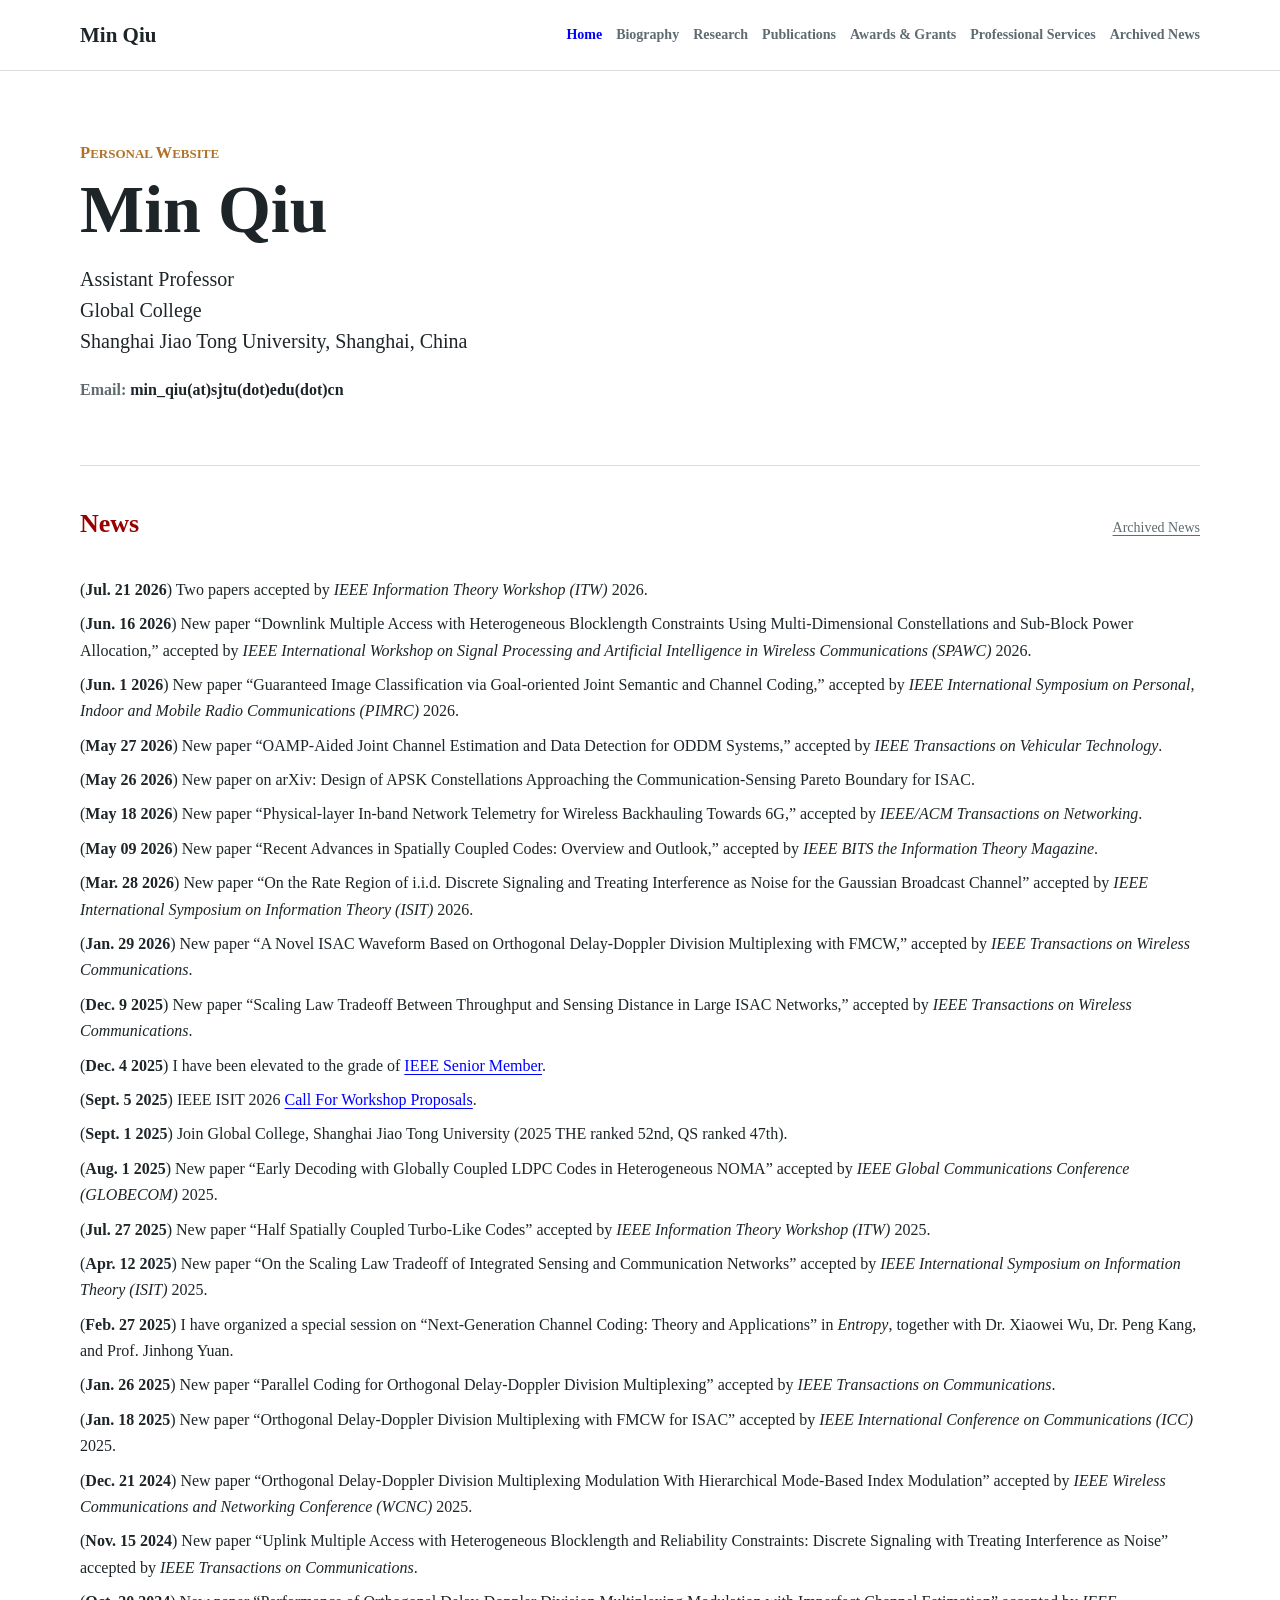
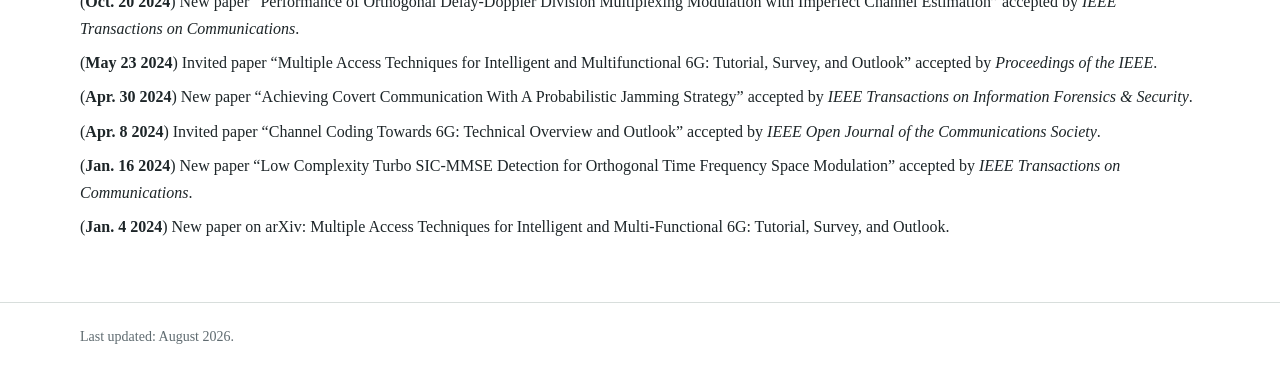
==== index.html @ f32c2ccf "Add files via upload" ====
<!doctype html>
<html lang="en">
<head>
  <meta charset="utf-8">
  <meta name="viewport" content="width=device-width, initial-scale=1">
  <title>Min Qiu</title>
  <meta name="description" content="Personal academic website of Min Qiu, Assistant Professor at Shanghai Jiao Tong University.">
  <link rel="stylesheet" href="assets/css/style.css">
</head>
<body>
  <header class="site-header">
    <div class="wrap header-grid">
      <a class="brand" href="index.html">Min Qiu</a>
      <nav class="nav" aria-label="Main navigation">
        <a href="index.html" aria-current="page">Home</a>
        <a href="biography.html">Biography</a>
        <a href="research.html">Research</a>
        <a href="publications.html">Publications</a>
        <a href="awards-grants.html">Awards & Grants</a>
        <a href="professional-services.html">Professional Services</a>
        <a href="archived-news.html">Archived News</a>
      </nav>
    </div>
  </header>

  <main class="wrap">
    <section class="hero">
      <p class="eyebrow wordmark-title"><span class="title-word"><span class="word-initial">P</span>ersonal</span> <span class="title-word"><span class="word-initial">W</span>ebsite</span></p>
      <h1>Min Qiu</h1>
      <p class="lead">Assistant Professor<br>Global College<br>Shanghai Jiao Tong University, Shanghai, China</p>
      <p class="contact">Email: <span>min_qiu(at)sjtu(dot)edu(dot)cn</span></p>
    </section>

    <section class="section">
      <div class="section-heading">
        <h2>News</h2>
        <a class="subtle-link" href="archived-news.html">Archived News</a>
      </div>
      <ol class="news-list">
        <li>(<strong>Jul.</strong> <strong>21</strong> <strong>2026</strong>) Two papers accepted by <em>IEEE Information Theory Workshop (ITW)</em> 2026.</li>
        <li>(<strong>Jun.</strong> <strong>16</strong> <strong>2026</strong>) New paper “Downlink Multiple Access with Heterogeneous Blocklength Constraints Using Multi-Dimensional Constellations and Sub-Block Power Allocation,” accepted by <em>IEEE International Workshop on Signal Processing and Artificial Intelligence in Wireless Communications (SPAWC)</em> 2026.</li>
        <li>(<strong>Jun.</strong> <strong>1</strong> <strong>2026</strong>) New paper “Guaranteed Image Classification via Goal-oriented Joint Semantic and Channel Coding,” accepted by <em>IEEE International Symposium on Personal, Indoor and Mobile Radio Communications (PIMRC)</em> 2026.</li>
        <li>(<strong>May</strong> <strong>27</strong> <strong>2026</strong>) New paper “OAMP-Aided Joint Channel Estimation and Data Detection for ODDM Systems,” accepted by <em>IEEE Transactions on Vehicular Technology</em>.</li>
        <li>(<strong>May</strong> <strong>26</strong> <strong>2026</strong>) New paper on arXiv: Design of APSK Constellations Approaching the Communication-Sensing Pareto Boundary for ISAC.</li>
        <li>(<strong>May</strong> <strong>18</strong> <strong>2026</strong>) New paper “Physical-layer In-band Network Telemetry for Wireless Backhauling Towards 6G,” accepted by <em>IEEE/ACM Transactions on Networking</em>.</li>
        <li>(<strong>May</strong> <strong>09</strong> <strong>2026</strong>) New paper “Recent Advances in Spatially Coupled Codes: Overview and Outlook,” accepted by <em>IEEE BITS the Information Theory Magazine</em>.</li>
        <li>(<strong>Mar.</strong> <strong>28</strong> <strong>2026</strong>) New paper “On the Rate Region of i.i.d. Discrete Signaling and Treating Interference as Noise for the Gaussian Broadcast Channel” accepted by <em>IEEE International Symposium on Information Theory (ISIT)</em> 2026.</li>
        <li>(<strong>Jan.</strong> <strong>29</strong> <strong>2026</strong>) New paper “A Novel ISAC Waveform Based on Orthogonal Delay-Doppler Division Multiplexing with FMCW,” accepted by <em>IEEE Transactions on Wireless Communications</em>.</li>
        <li>(<strong>Dec.</strong> <strong>9</strong> <strong>2025</strong>) New paper “Scaling Law Tradeoff Between Throughput and Sensing Distance in Large ISAC Networks,” accepted by <em>IEEE Transactions on Wireless Communications</em>.</li>
        <li>(<strong>Dec.</strong> <strong>4</strong> <strong>2025</strong>) I have been elevated to the grade of <a href="https://www.itsoc.org/news/congratulations-our-information-theory-society-members-elevated-ieee-senior-member-2025" target="_blank" rel="noopener">IEEE Senior Member</a>.</li>
        <li>(<strong>Sept.</strong> <strong>5</strong> <strong>2025</strong>) IEEE ISIT 2026 <a href="https://drive.google.com/file/d/11toPJL5rvZ2dOi1ZFxIeDYOLk2mDl6L/view?usp=sharing" target="_blank" rel="noopener">Call For Workshop Proposals</a>.</li>
        <li>(<strong>Sept.</strong> <strong>1</strong> <strong>2025</strong>) Join Global College, Shanghai Jiao Tong University (2025 THE ranked 52nd, QS ranked 47th).</li>
        <li>(<strong>Aug.</strong> <strong>1</strong> <strong>2025</strong>) New paper “Early Decoding with Globally Coupled LDPC Codes in Heterogeneous NOMA” accepted by <em>IEEE Global Communications Conference (GLOBECOM)</em> 2025.</li>
        <li>(<strong>Jul.</strong> <strong>27</strong> <strong>2025</strong>) New paper “Half Spatially Coupled Turbo-Like Codes” accepted by <em>IEEE Information Theory Workshop (ITW)</em> 2025.</li>
        <li>(<strong>Apr.</strong> <strong>12</strong> <strong>2025</strong>) New paper “On the Scaling Law Tradeoff of Integrated Sensing and Communication Networks” accepted by <em>IEEE International Symposium on Information Theory (ISIT)</em> 2025.</li>
        <li>(<strong>Feb.</strong> <strong>27</strong> <strong>2025</strong>) I have organized a special session on “Next-Generation Channel Coding: Theory and Applications” in <em>Entropy</em>, together with Dr. Xiaowei Wu, Dr. Peng Kang, and Prof. Jinhong Yuan.</li>
        <li>(<strong>Jan.</strong> <strong>26</strong> <strong>2025</strong>) New paper “Parallel Coding for Orthogonal Delay-Doppler Division Multiplexing” accepted by <em>IEEE Transactions on Communications</em>.</li>
        <li>(<strong>Jan.</strong> <strong>18</strong> <strong>2025</strong>) New paper “Orthogonal Delay-Doppler Division Multiplexing with FMCW for ISAC” accepted by <em>IEEE International Conference on Communications (ICC)</em> 2025.</li>
        <li>(<strong>Dec.</strong> <strong>21</strong> <strong>2024</strong>) New paper “Orthogonal Delay-Doppler Division Multiplexing Modulation With Hierarchical Mode-Based Index Modulation” accepted by <em>IEEE Wireless Communications and Networking Conference (WCNC)</em> 2025.</li>
        <li>(<strong>Nov.</strong> <strong>15</strong> <strong>2024</strong>) New paper “Uplink Multiple Access with Heterogeneous Blocklength and Reliability Constraints: Discrete Signaling with Treating Interference as Noise” accepted by <em>IEEE Transactions on Communications</em>.</li>
        <li>(<strong>Oct.</strong> <strong>20</strong> <strong>2024</strong>) New paper “Performance of Orthogonal Delay-Doppler Division Multiplexing Modulation with Imperfect Channel Estimation” accepted by <em>IEEE Transactions on Communications</em>.</li>
        <li>(<strong>May</strong> <strong>23</strong> <strong>2024</strong>) Invited paper “Multiple Access Techniques for Intelligent and Multifunctional 6G: Tutorial, Survey, and Outlook” accepted by <em>Proceedings of the IEEE</em>.</li>
        <li>(<strong>Apr.</strong> <strong>30</strong> <strong>2024</strong>) New paper “Achieving Covert Communication With A Probabilistic Jamming Strategy” accepted by <em>IEEE Transactions on Information Forensics &amp; Security</em>.</li>
        <li>(<strong>Apr.</strong> <strong>8</strong> <strong>2024</strong>) Invited paper “Channel Coding Towards 6G: Technical Overview and Outlook” accepted by <em>IEEE Open Journal of the Communications Society</em>.</li>
        <li>(<strong>Jan.</strong> <strong>16</strong> <strong>2024</strong>) New paper “Low Complexity Turbo SIC-MMSE Detection for Orthogonal Time Frequency Space Modulation” accepted by <em>IEEE Transactions on Communications</em>.</li>
        <li>(<strong>Jan.</strong> <strong>4</strong> <strong>2024</strong>) New paper on arXiv: Multiple Access Techniques for Intelligent and Multi-Functional 6G: Tutorial, Survey, and Outlook.</li>
      </ol>
    </section>
  </main>

  <footer class="site-footer">
    <div class="wrap">
      <p>Last updated: August 2026.</p>
    </div>
  </footer>
</body>
</html>
---- assets/css/style.css ----
:root {
  --bg: #ffffff;
  --surface: #ffffff;
  --ink: #1d2528;
  --muted: #5f6b70;
  --line: #d8dedc;
  --accent: #0000ff;
  --accent-strong: #0000ff;
  --heading-red: #980000;
  --soft: #e8f1ef;
  --gold: #b0722a;
}

* {
  box-sizing: border-box;
}

body {
  margin: 0;
  background: var(--bg);
  color: var(--ink);
  font-family: "Times New Roman", Times, serif;
  font-size: 16px;
  line-height: 1.65;
}

a {
  color: var(--accent);
  text-decoration-thickness: 1px;
  text-underline-offset: 3px;
}

a:hover {
  color: var(--accent-strong);
}

.wrap {
  width: min(1120px, calc(100% - 40px));
  margin: 0 auto;
}

.site-header {
  position: sticky;
  top: 0;
  z-index: 10;
  background: rgba(255, 255, 255, 0.96);
  border-bottom: 1px solid var(--line);
  backdrop-filter: blur(8px);
}

.header-grid {
  display: grid;
  grid-template-columns: auto 1fr;
  gap: 24px;
  align-items: center;
  min-height: 70px;
}

.brand {
  color: var(--ink);
  font-size: 21px;
  font-weight: 700;
  text-decoration: none;
  white-space: nowrap;
}

.nav {
  display: flex;
  flex-wrap: wrap;
  justify-content: flex-end;
  gap: 4px 14px;
}

.nav a {
  color: var(--muted);
  font-size: 14px;
  font-weight: 700;
  text-decoration: none;
}

.nav a:hover,
.nav a[aria-current="page"] {
  color: var(--accent-strong);
}

.hero {
  padding: 72px 0 46px;
  border-bottom: 1px solid var(--line);
}

.eyebrow {
  margin: 0 0 10px;
  color: var(--gold);
  font-size: 13px;
  font-weight: 700;
  letter-spacing: 0;
  text-transform: uppercase;
}

button,
input,
select,
textarea {
  font-family: "Times New Roman", Times, serif;
}

h1,
h2,
h3,
h4,
p {
  margin-top: 0;
}

h1 {
  margin-bottom: 18px;
  font-size: clamp(38px, 7vw, 68px);
  line-height: 1.05;
}

h2 {
  color: var(--heading-red);
  margin-bottom: 16px;
  font-size: 26px;
  line-height: 1.25;
}

h3 {
  color: var(--heading-red);
  margin-bottom: 8px;
  font-size: 19px;
  line-height: 1.35;
}

.biography-content .timeline h3,
.biography-content .plain-block h3,
.professional-services-content #student-supervision h3,
.research-content .highlight h3 {
  color: var(--ink);
}

h4 {
  margin: 20px 0 8px;
  font-size: 16px;
}

.lead {
  max-width: 650px;
  color: var(--muted);
  font-size: 20px;
  line-height: 1.55;
}

.hero .lead {
  color: var(--ink);
}

.contact {
  color: var(--muted);
  font-weight: 700;
}

.contact span {
  color: var(--ink);
}

.profile-box {
  background: var(--surface);
  border: 1px solid var(--line);
  border-radius: 8px;
  padding: 22px;
}

.profile-box h2 {
  margin-bottom: 8px;
  font-size: 18px;
}

.research-graphic {
  display: block;
  width: 100%;
  height: auto;
  margin-bottom: 18px;
  border-radius: 8px;
  border: 1px solid var(--line);
  background: var(--soft);
}

.profile-box ul,
.item-list,
.pub-list,
.news-list {
  margin-top: 0;
}

.profile-box ul {
  margin-bottom: 0;
  padding-left: 20px;
}

.section {
  padding: 42px 0;
}

.section-heading {
  display: flex;
  justify-content: space-between;
  gap: 20px;
  align-items: baseline;
  margin-bottom: 16px;
}

.subtle-link {
  color: var(--muted);
  font-size: 14px;
}

.news-list {
  list-style: none;
  padding-left: 0;
}

.news-list li {
  padding: 4px 0;
}

.content {
  padding: 48px 0 58px;
}

.content > h1 {
  margin-bottom: 32px;
  font-size: 44px;
  text-transform: uppercase;
}

.content > h1:not(.wordmark-title)::first-letter,
.content > h1 .title-word::first-letter,
.eyebrow.wordmark-title .title-word::first-letter {
  font-size: 1.18em;
}

.word-initial {
  font-size: 1.28em;
  line-height: 0;
}

.content section {
  margin-bottom: 44px;
}

.timeline {
  display: grid;
  gap: 18px;
}

.timeline article,
.plain-block,
.highlight {
  background: var(--surface);
  border: 1px solid var(--line);
  border-radius: 8px;
  padding: 22px;
}

.timeline p,
.plain-block p,
.highlight p {
  margin-bottom: 8px;
}

.date {
  color: var(--muted);
  font-weight: 700;
}

.biography-content .timeline p,
.biography-content .plain-block p {
  display: grid;
  grid-template-columns: minmax(0, 1fr) auto;
  column-gap: 20px;
  align-items: baseline;
}

.biography-content .date {
  color: var(--ink);
  font-weight: 400;
  text-align: right;
}

.chip-list {
  display: flex;
  flex-wrap: wrap;
  gap: 10px;
  margin: 0;
  padding: 0;
  list-style: none;
}

.chip-list li {
  background: var(--soft);
  border: 1px solid #cfe0dc;
  border-radius: 8px;
  padding: 8px 12px;
}

.highlight + .highlight {
  margin-top: 18px;
}

.pub-list li,
.item-list li {
  margin-bottom: 10px;
}

.supervision-list > li {
  margin-bottom: 16px;
}

.supervision-list ul {
  margin: 4px 0 0;
  padding-left: 22px;
}

.supervision-list ul li {
  margin-bottom: 2px;
}

.columns {
  display: grid;
  grid-template-columns: repeat(2, minmax(0, 1fr));
  gap: 28px;
}

.site-footer {
  border-top: 1px solid var(--line);
  color: var(--muted);
  font-size: 14px;
  padding: 22px 0;
}

.site-footer p {
  margin-bottom: 0;
}

@media (max-width: 820px) {
  .header-grid,
  .columns {
    grid-template-columns: 1fr;
  }

  .header-grid {
    gap: 8px;
    padding: 14px 0;
  }

  .nav {
    justify-content: flex-start;
  }

  .hero {
    padding-top: 42px;
  }

}

@media (max-width: 520px) {
  .wrap {
    width: min(100% - 28px, 1120px);
  }

  .content > h1 {
    font-size: 36px;
  }

  .lead {
    font-size: 18px;
  }
}
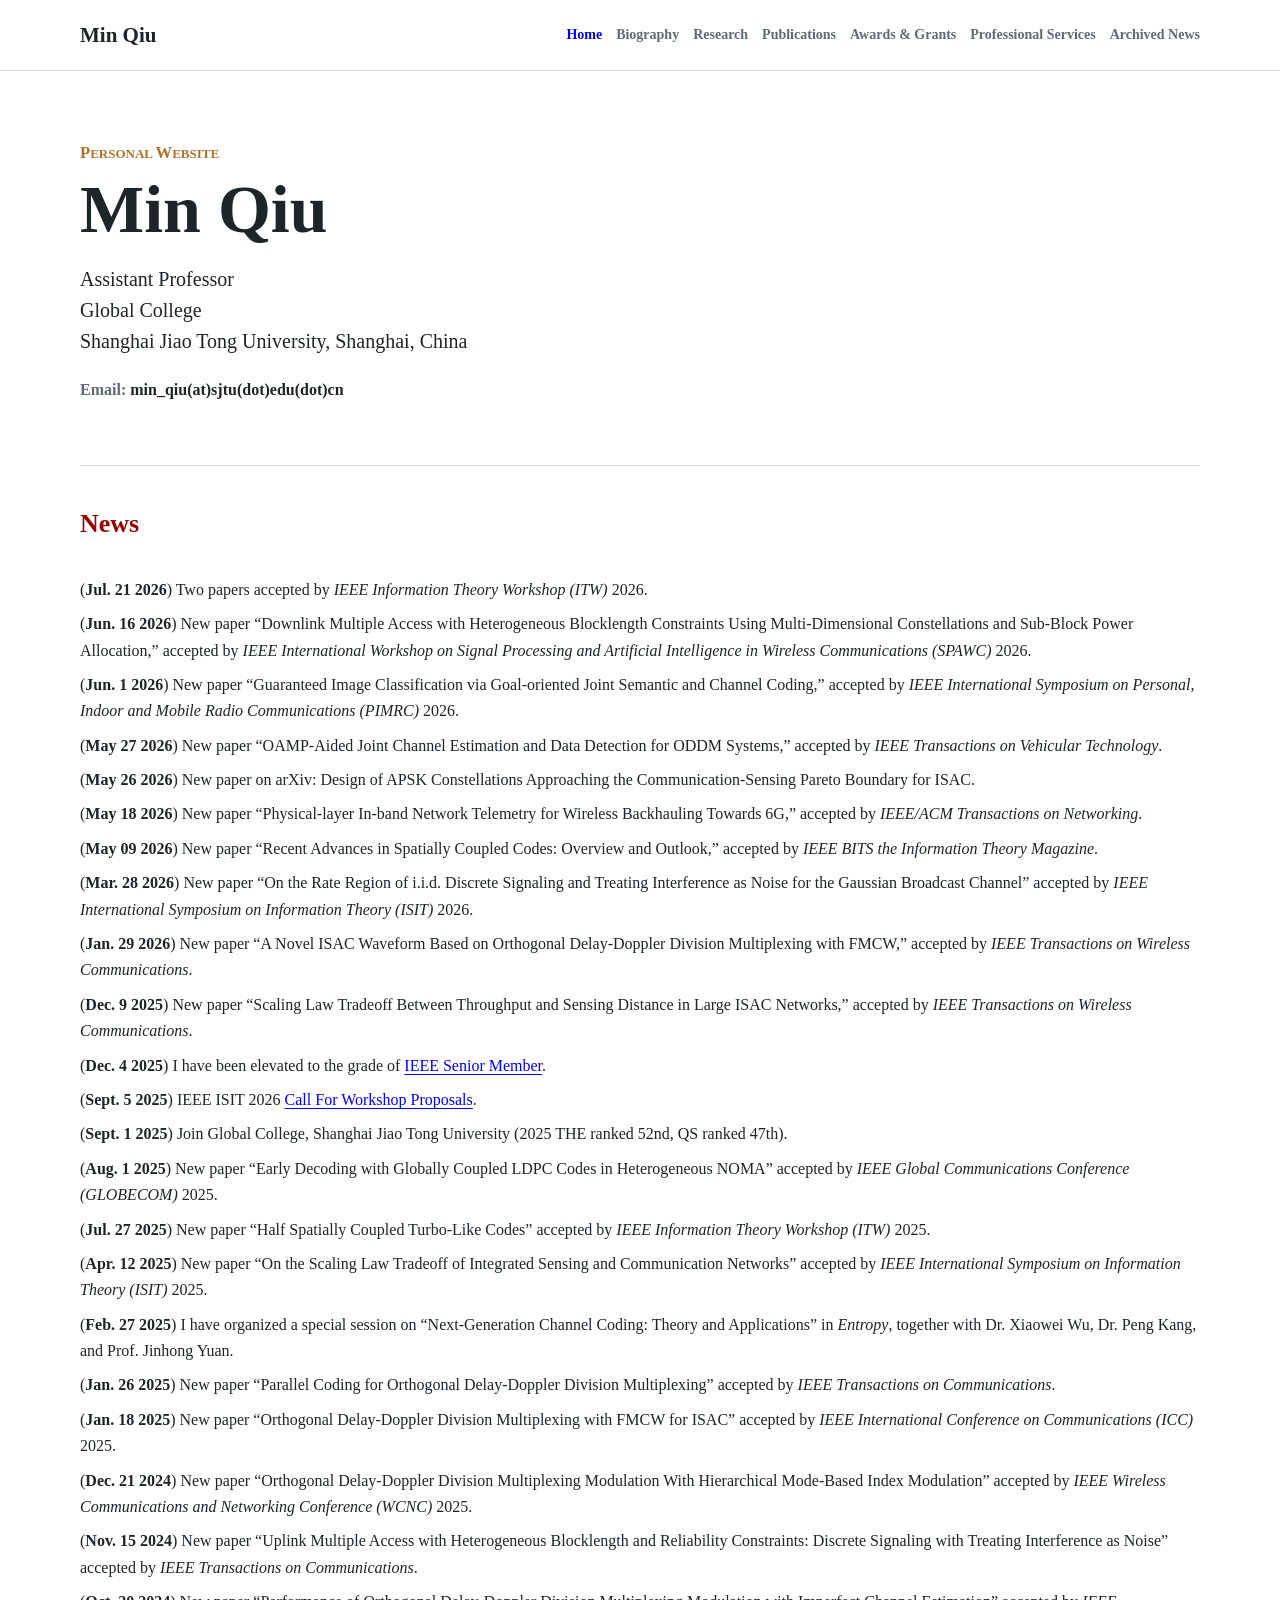
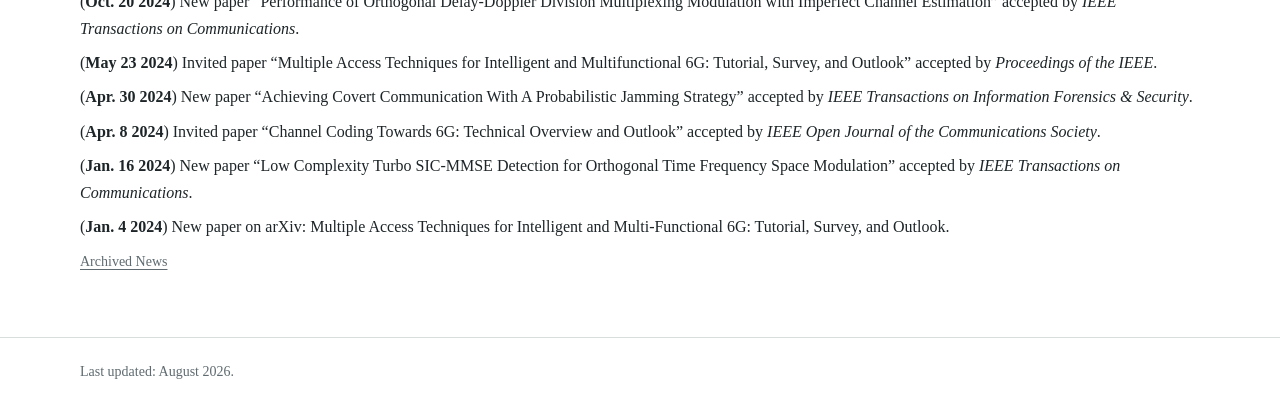
==== commit 7e801fbe: "Add files via upload" ====
--- a/index.html
+++ b/index.html
@@ -34,7 +34,6 @@
     <section class="section">
       <div class="section-heading">
         <h2>News</h2>
-        <a class="subtle-link" href="archived-news.html">Archived News</a>
       </div>
       <ol class="news-list">
         <li>(<strong>Jul.</strong> <strong>21</strong> <strong>2026</strong>) Two papers accepted by <em>IEEE Information Theory Workshop (ITW)</em> 2026.</li>
@@ -64,6 +63,7 @@
         <li>(<strong>Apr.</strong> <strong>8</strong> <strong>2024</strong>) Invited paper “Channel Coding Towards 6G: Technical Overview and Outlook” accepted by <em>IEEE Open Journal of the Communications Society</em>.</li>
         <li>(<strong>Jan.</strong> <strong>16</strong> <strong>2024</strong>) New paper “Low Complexity Turbo SIC-MMSE Detection for Orthogonal Time Frequency Space Modulation” accepted by <em>IEEE Transactions on Communications</em>.</li>
         <li>(<strong>Jan.</strong> <strong>4</strong> <strong>2024</strong>) New paper on arXiv: Multiple Access Techniques for Intelligent and Multi-Functional 6G: Tutorial, Survey, and Outlook.</li>
+<li><a class="subtle-link" href="archived-news.html">Archived News</a></li>
       </ol>
     </section>
   </main>
--- a/assets/css/style.css
+++ b/assets/css/style.css
@@ -263,6 +263,50 @@
   padding: 22px;
 }
 
+.research-content .highlight {
+  display: grid;
+  grid-template-columns: minmax(0, 1fr) minmax(260px, 0.9fr);
+  gap: 24px;
+  align-items: start;
+}
+
+.highlight-copy {
+  min-width: 0;
+}
+
+.highlight-figure {
+  display: grid;
+  place-items: center;
+  margin: 0;
+  border: 1px dashed var(--line);
+  background: #f7f7f7;
+  color: var(--muted);
+  font-size: 15px;
+  aspect-ratio: 4 / 3;
+  overflow: hidden;
+}
+
+.highlight-figure img {
+  display: block;
+  max-width: 100%;
+  max-height: 100%;
+  object-fit: contain;
+}
+
+.figure-hma img {
+  width: 92%;
+  height: 92%;
+}
+
+.figure-sc {
+  aspect-ratio: 2 / 1;
+}
+
+.figure-sc img {
+  width: 100%;
+  height: 100%;
+}
+
 .timeline p,
 .plain-block p,
 .highlight p {
@@ -358,6 +402,18 @@
     justify-content: flex-start;
   }
 
+  .research-content .highlight {
+    grid-template-columns: 1fr;
+  }
+
+  .highlight-figure {
+    min-height: 220px;
+  }
+
+  .figure-sc {
+    min-height: 0;
+  }
+
   .hero {
     padding-top: 42px;
   }
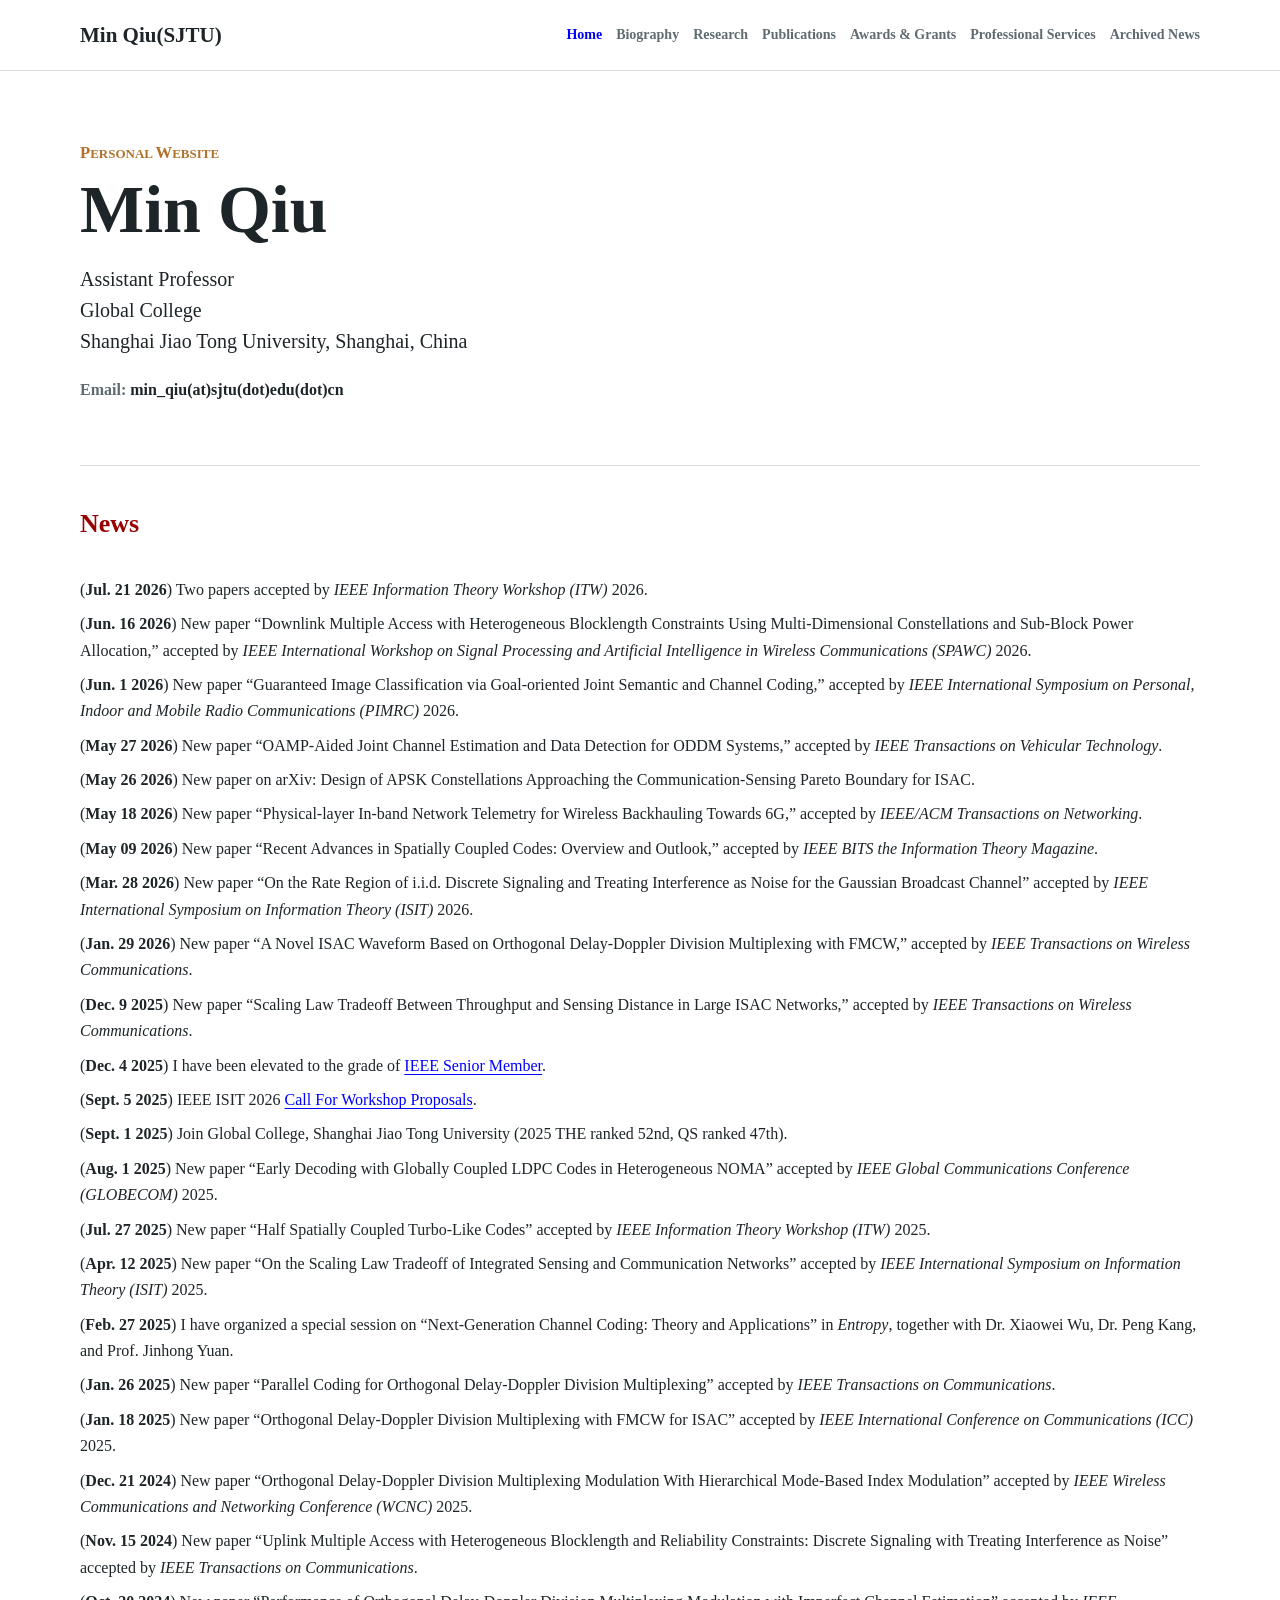
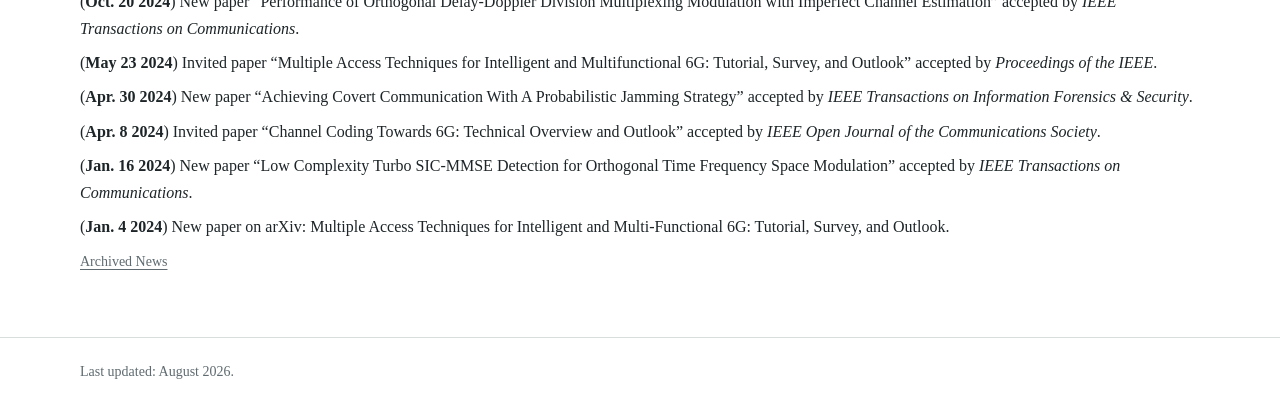
==== commit 7d18e68d: "Update index.html" ====
--- a/index.html
+++ b/index.html
@@ -10,7 +10,7 @@
 <body>
   <header class="site-header">
     <div class="wrap header-grid">
-      <a class="brand" href="index.html">Min Qiu</a>
+      <a class="brand" href="index.html">Min Qiu(SJTU)</a>
       <nav class="nav" aria-label="Main navigation">
         <a href="index.html" aria-current="page">Home</a>
         <a href="biography.html">Biography</a>
--- a/assets/css/style.css
+++ b/assets/css/style.css
@@ -274,6 +274,10 @@
   min-width: 0;
 }
 
+.research-content .highlight-wide {
+  grid-template-columns: 1fr;
+}
+
 .highlight-figure {
   display: grid;
   place-items: center;
@@ -305,6 +309,17 @@
 .figure-sc img {
   width: 100%;
   height: 100%;
+}
+
+.figure-lpma {
+  width: min(100%, 760px);
+  justify-self: center;
+  aspect-ratio: 2353 / 974;
+}
+
+.figure-lpma img {
+  width: 100%;
+  height: auto;
 }
 
 .timeline p,
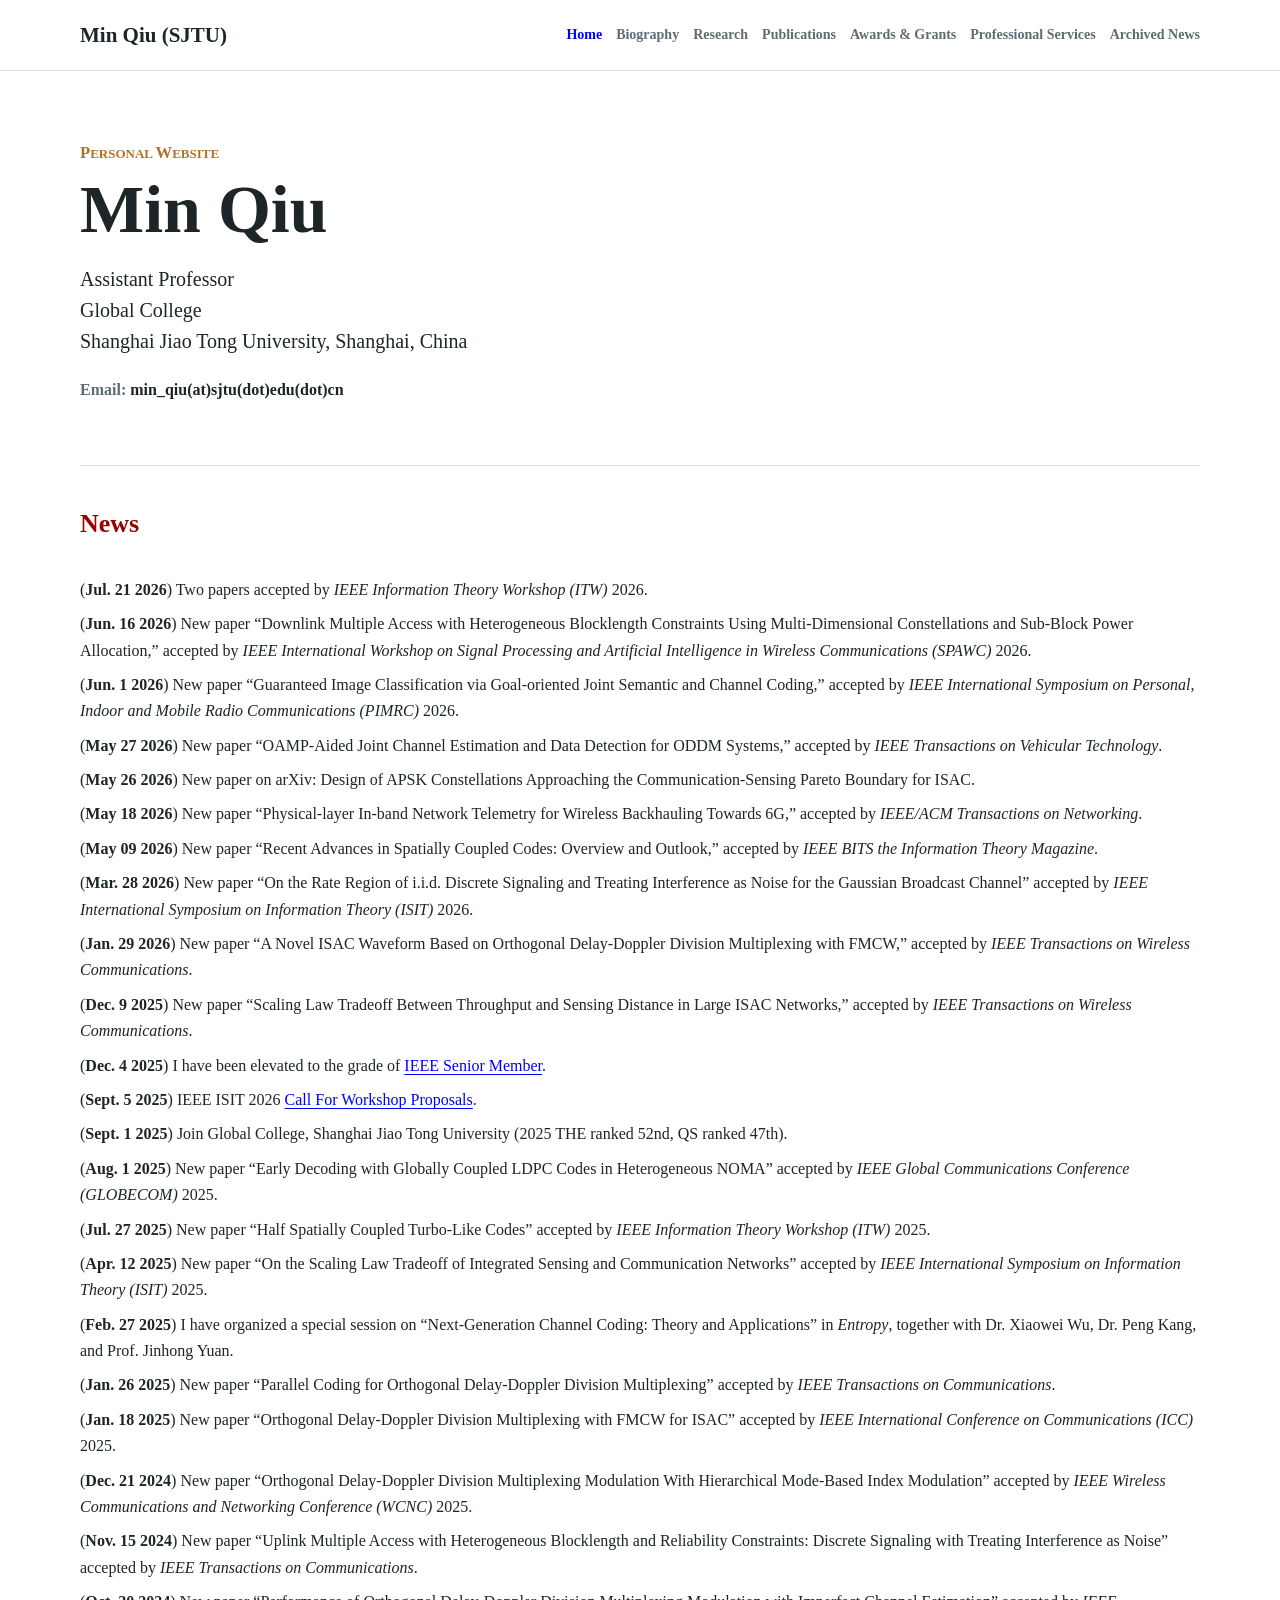
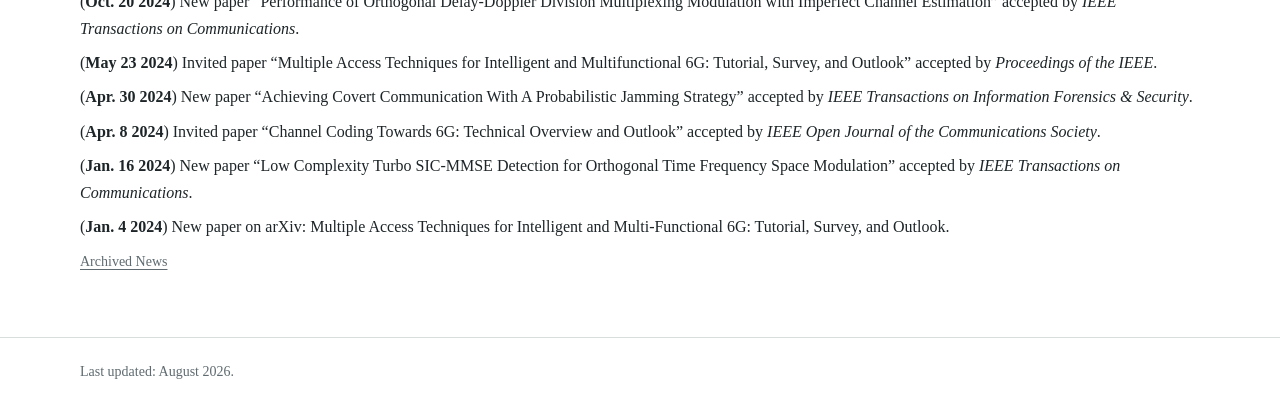
==== commit 938e7850: "Update index.html" ====
--- a/index.html
+++ b/index.html
@@ -10,7 +10,7 @@
 <body>
   <header class="site-header">
     <div class="wrap header-grid">
-      <a class="brand" href="index.html">Min Qiu(SJTU)</a>
+      <a class="brand" href="index.html">Min Qiu (SJTU)</a>
       <nav class="nav" aria-label="Main navigation">
         <a href="index.html" aria-current="page">Home</a>
         <a href="biography.html">Biography</a>
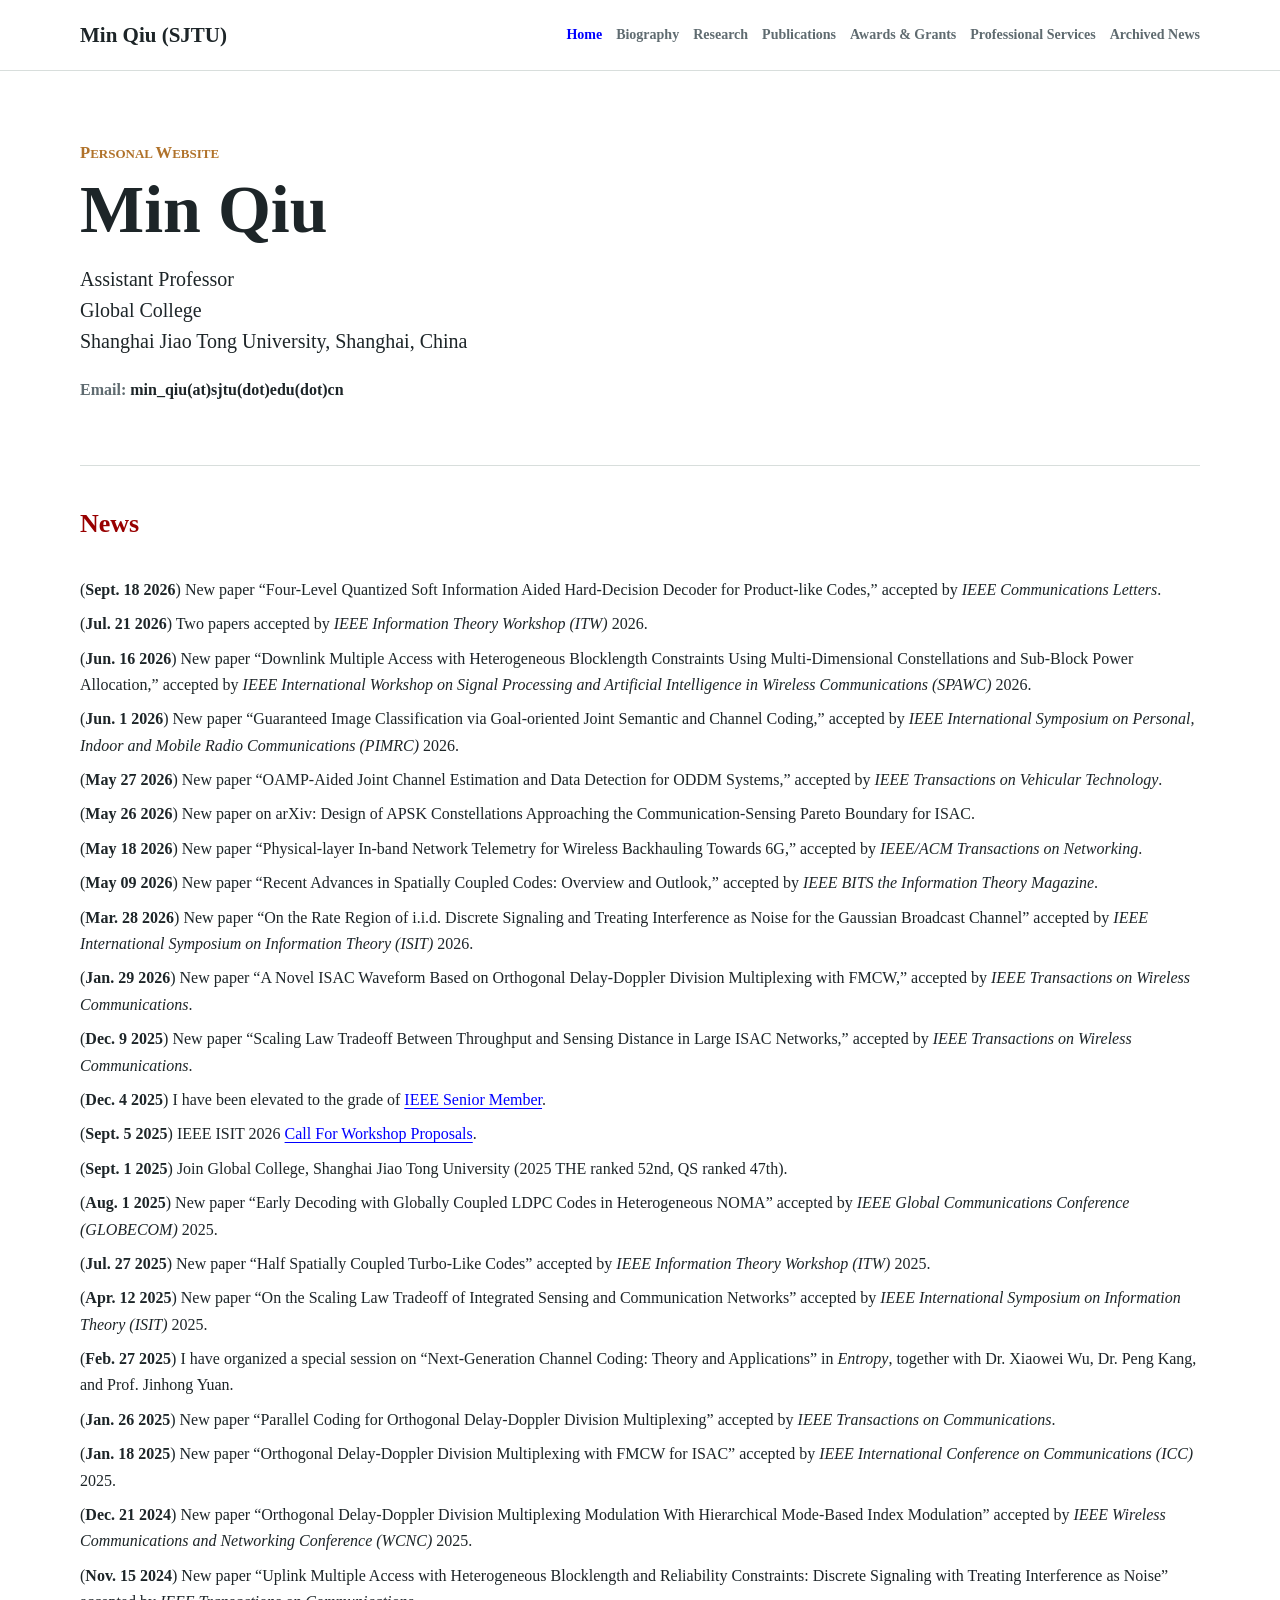
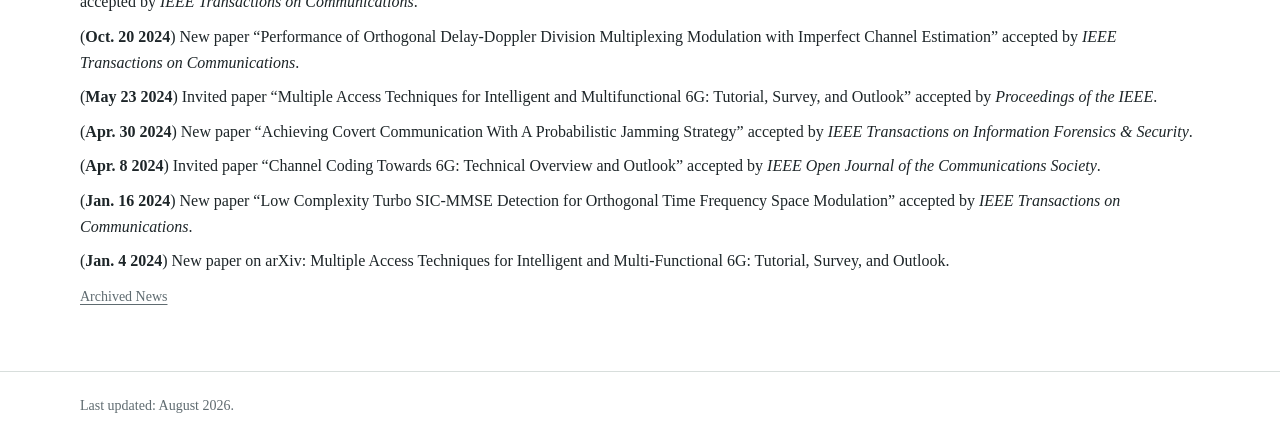
==== commit b5f24f54: "Update index.html" ====
--- a/index.html
+++ b/index.html
@@ -36,6 +36,7 @@
         <h2>News</h2>
       </div>
       <ol class="news-list">
+        <li>(<strong>Sept.</strong> <strong>18</strong> <strong>2026</strong>) New paper “Four-Level Quantized Soft Information Aided Hard-Decision Decoder for Product-like Codes,” accepted by <em>IEEE Communications Letters</em>.</li>
         <li>(<strong>Jul.</strong> <strong>21</strong> <strong>2026</strong>) Two papers accepted by <em>IEEE Information Theory Workshop (ITW)</em> 2026.</li>
         <li>(<strong>Jun.</strong> <strong>16</strong> <strong>2026</strong>) New paper “Downlink Multiple Access with Heterogeneous Blocklength Constraints Using Multi-Dimensional Constellations and Sub-Block Power Allocation,” accepted by <em>IEEE International Workshop on Signal Processing and Artificial Intelligence in Wireless Communications (SPAWC)</em> 2026.</li>
         <li>(<strong>Jun.</strong> <strong>1</strong> <strong>2026</strong>) New paper “Guaranteed Image Classification via Goal-oriented Joint Semantic and Channel Coding,” accepted by <em>IEEE International Symposium on Personal, Indoor and Mobile Radio Communications (PIMRC)</em> 2026.</li>
--- a/assets/css/style.css
+++ b/assets/css/style.css
@@ -242,7 +242,7 @@
 
 .word-initial {
   font-size: 1.28em;
-  line-height: 0;
+  line-height: 1;
 }
 
 .content section {
